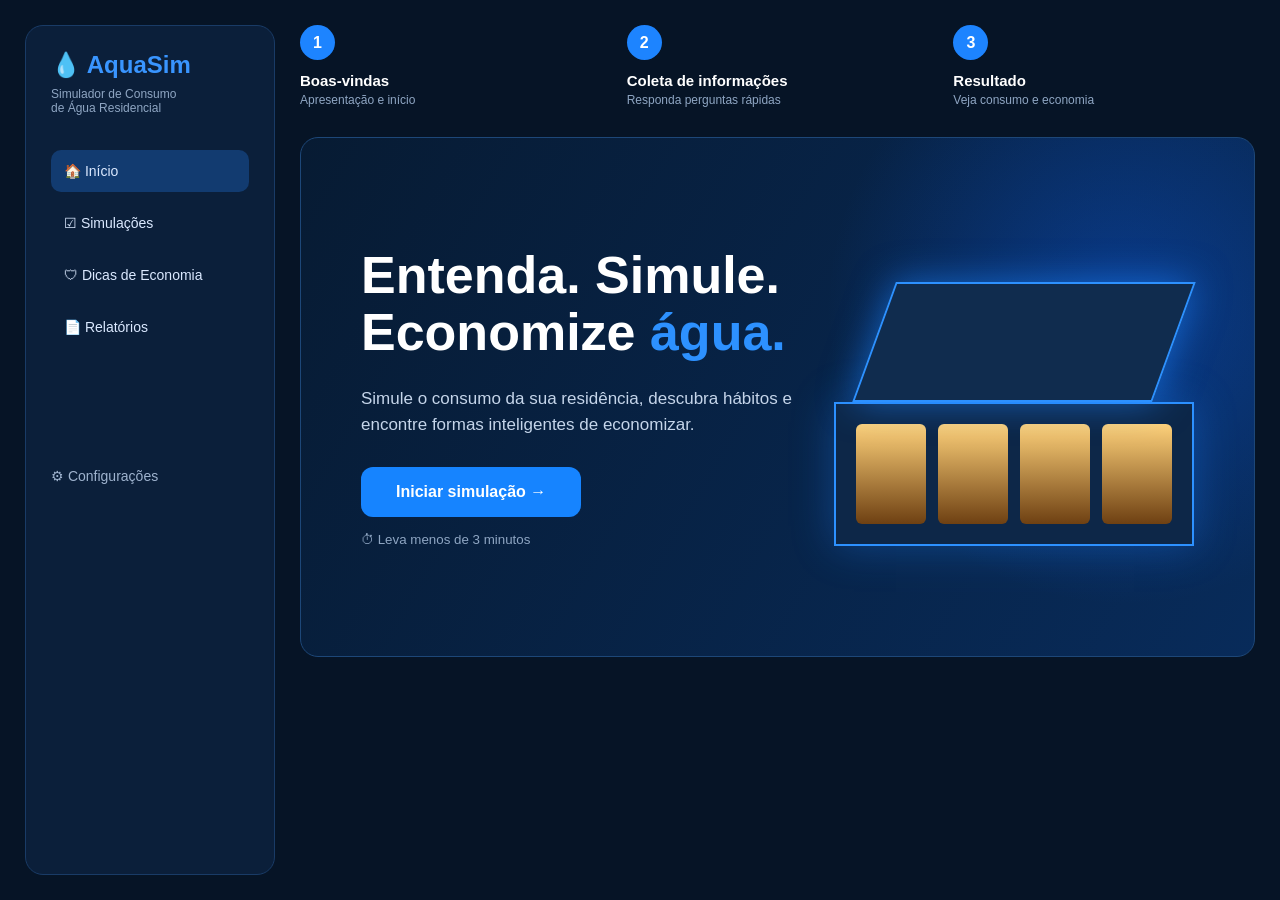
==== templates/index.html @ 9b3e2996 "primeira versao do AquaSim" ====
<!DOCTYPE html>
<html lang="pt-BR">
<head>
    <meta charset="UTF-8">
    <title>AquaSim</title>
    <link rel="stylesheet" href="/static/style.css">
</head>
<body>

<div class="app">

    <aside class="sidebar">
        <h2>💧 AquaSim</h2>
        <p>Simulador de Consumo<br>de Água Residencial</p>

        <a class="active" href="/">🏠 Início</a>
        <a href="/simulacao">☑ Simulações</a>
        <a href="#">🛡 Dicas de Economia</a>
        <a href="#">📄 Relatórios</a>

        <div class="config">⚙ Configurações</div>
    </aside>

    <main class="main">

        <div class="steps">
            <div><span>1</span><strong>Boas-vindas</strong><p>Apresentação e início</p></div>
            <div><span>2</span><strong>Coleta de informações</strong><p>Responda perguntas rápidas</p></div>
            <div><span>3</span><strong>Resultado</strong><p>Veja consumo e economia</p></div>
        </div>

        <section class="hero-card">
            <div class="hero-text">
                <h1>Entenda. Simule.<br>Economize <b>água.</b></h1>
                <p>
                    Simule o consumo da sua residência, descubra hábitos
                    e encontre formas inteligentes de economizar.
                </p>

                <a class="botao" href="/simulacao">Iniciar simulação →</a>
                <small>⏱ Leva menos de 3 minutos</small>
            </div>

            <div class="hero-image">
                <div class="house">
                    <div class="roof"></div>
                    <div class="home">
                        <div></div><div></div><div></div><div></div>
                    </div>
                </div>
            </div>
        </section>

    </main>

</div>

</body>
</html>
---- static/style.css ----
*{
    margin:0;
    padding:0;
    box-sizing:border-box;
    font-family: Arial, Helvetica, sans-serif;
}

body{
    background:#061426;
    color:white;
}

.app{
    display:flex;
    min-height:100vh;
    padding:25px;
    gap:25px;
}

.sidebar{
    width:250px;
    background:#0b1f3a;
    border:1px solid #193b66;
    border-radius:18px;
    padding:25px;
}

.sidebar h2{
    color:#3995ff;
    margin-bottom:8px;
}

.sidebar p{
    font-size:12px;
    color:#8fa6c3;
    margin-bottom:35px;
}

.sidebar a{
    display:block;
    text-decoration:none;
    color:#dbe9ff;
    padding:13px;
    border-radius:10px;
    margin-bottom:10px;
    font-size:14px;
}

.sidebar a:hover,
.sidebar .active{
    background:#123b70;
}

.config{
    margin-top:120px;
    color:#9fb3ce;
    font-size:14px;
}

.main{
    flex:1;
}

.steps{
    display:grid;
    grid-template-columns:repeat(3,1fr);
    gap:25px;
    margin-bottom:30px;
}

.steps div{
    display:flex;
    flex-direction:column;
    gap:4px;
}

.steps span{
    width:35px;
    height:35px;
    background:#1d84ff;
    display:flex;
    align-items:center;
    justify-content:center;
    border-radius:50%;
    font-weight:bold;
    margin-bottom:8px;
}

.steps strong{
    font-size:15px;
}

.steps p{
    color:#8fa6c3;
    font-size:12px;
}

.hero-card{
    min-height:520px;
    background:linear-gradient(120deg,#071b33,#082b5a);
    border:1px solid #1d4778;
    border-radius:18px;
    display:flex;
    align-items:center;
    justify-content:space-between;
    padding:60px;
    overflow:hidden;
    position:relative;
}

.hero-card::before{
    content:"";
    position:absolute;
    width:700px;
    height:700px;
    right:-220px;
    top:-180px;
    background:radial-gradient(circle,#0e63ff55,transparent 60%);
}

.hero-text{
    max-width:520px;
    z-index:2;
}

.hero-text h1{
    font-size:52px;
    line-height:1.1;
    margin-bottom:25px;
}

.hero-text h1 b{
    color:#2d91ff;
}

.hero-text p{
    color:#c5d5ea;
    font-size:17px;
    line-height:1.5;
    margin-bottom:30px;
}

.botao{
    display:inline-block;
    background:#1684ff;
    color:white;
    text-decoration:none;
    padding:16px 35px;
    border-radius:12px;
    font-weight:bold;
    margin-bottom:15px;
}

.botao:hover{
    background:#006ee6;
}

small{
    display:block;
    color:#8fa6c3;
}

.hero-image{
    z-index:2;
    width:430px;
    height:300px;
    display:flex;
    align-items:center;
    justify-content:center;
}

.house{
    width:360px;
    height:230px;
    position:relative;
}

.roof{
    width:300px;
    height:120px;
    background:#102c4e;
    transform:skew(-20deg);
    border:2px solid #2d91ff;
    box-shadow:0 0 35px #1d84ff99;
    margin-left:40px;
}

.home{
    display:grid;
    grid-template-columns:repeat(4,1fr);
    gap:12px;
    background:#0d2748;
    padding:20px;
    border:2px solid #2d91ff;
    box-shadow:0 0 40px #1d84ff55;
}

.home div{
    height:100px;
    background:linear-gradient(#ffd27a,#6e4012);
    border-radius:6px;
}
.form-card{
    background:#0b1f3a;
    border:1px solid #1d4778;
    border-radius:18px;
    padding:40px;
}

.form-card h1{
    margin-bottom:10px;
}

.sub{
    color:#9fb3ce;
    margin-bottom:30px;
}

.grid-form{
    display:grid;
    grid-template-columns:repeat(2,1fr);
    gap:20px;
}

.grid-form label{
    display:block;
    margin-bottom:8px;
    font-size:14px;
}

.grid-form input,
.grid-form select{
    width:100%;
    padding:14px;
    border:none;
    border-radius:10px;
    background:#132d50;
    color:white;
}

.acoes{
    display:flex;
    justify-content:space-between;
    margin-top:35px;
}

.acoes button{
    background:#1684ff;
    border:none;
    color:white;
    padding:14px 30px;
    border-radius:10px;
    cursor:pointer;
    font-weight:bold;
}

.voltar{
    text-decoration:none;
    background:#1a2d47;
    color:white;
    padding:14px 30px;
    border-radius:10px;
}
.resultado-card{
    background:#0b1f3a;
    border:1px solid #1d4778;
    border-radius:18px;
    padding:35px;
}

.cards-resultado{
    display:grid;
    grid-template-columns:repeat(3,1fr);
    gap:20px;
    margin-top:25px;
}

.info-card{
    background:#132d50;
    padding:25px;
    border-radius:15px;
}

.info-card h2{
    color:#2d91ff;
    margin:15px 0;
}

.grafico{
    margin-top:35px;
    background:#132d50;
    padding:25px;
    border-radius:15px;
}

.barras{
    display:flex;
    align-items:flex-end;
    gap:15px;
    height:220px;
    margin-top:20px;
}

.barra{
    width:60px;
    background:#2d91ff;
    border-radius:10px 10px 0 0;
}

.meses{
    display:flex;
    gap:28px;
    margin-top:15px;
}

.recomendacao{
    margin-top:30px;
    background:#132d50;
    padding:20px;
    border-radius:15px;
}
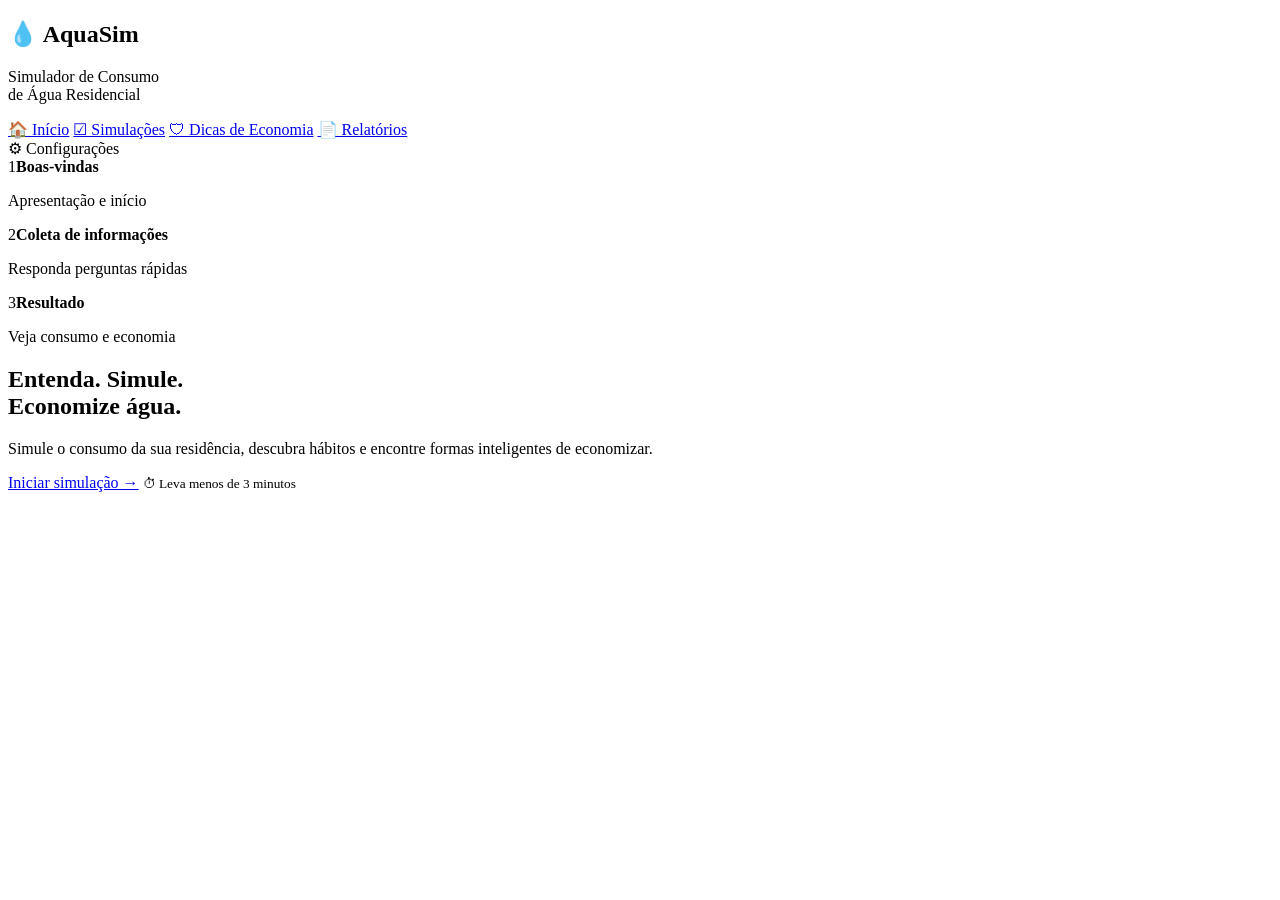
==== commit c8425eef: "corrige css no vercel" ====
--- a/templates/index.html
+++ b/templates/index.html
@@ -3,8 +3,7 @@
 <head>
     <meta charset="UTF-8">
     <title>AquaSim</title>
-    <link rel="stylesheet" href="/static/style.css">
-</head>
+   <link rel="stylesheet" href="{{ url_for('static', filename='style.css') }}">
 <body>
 
 <div class="app">
